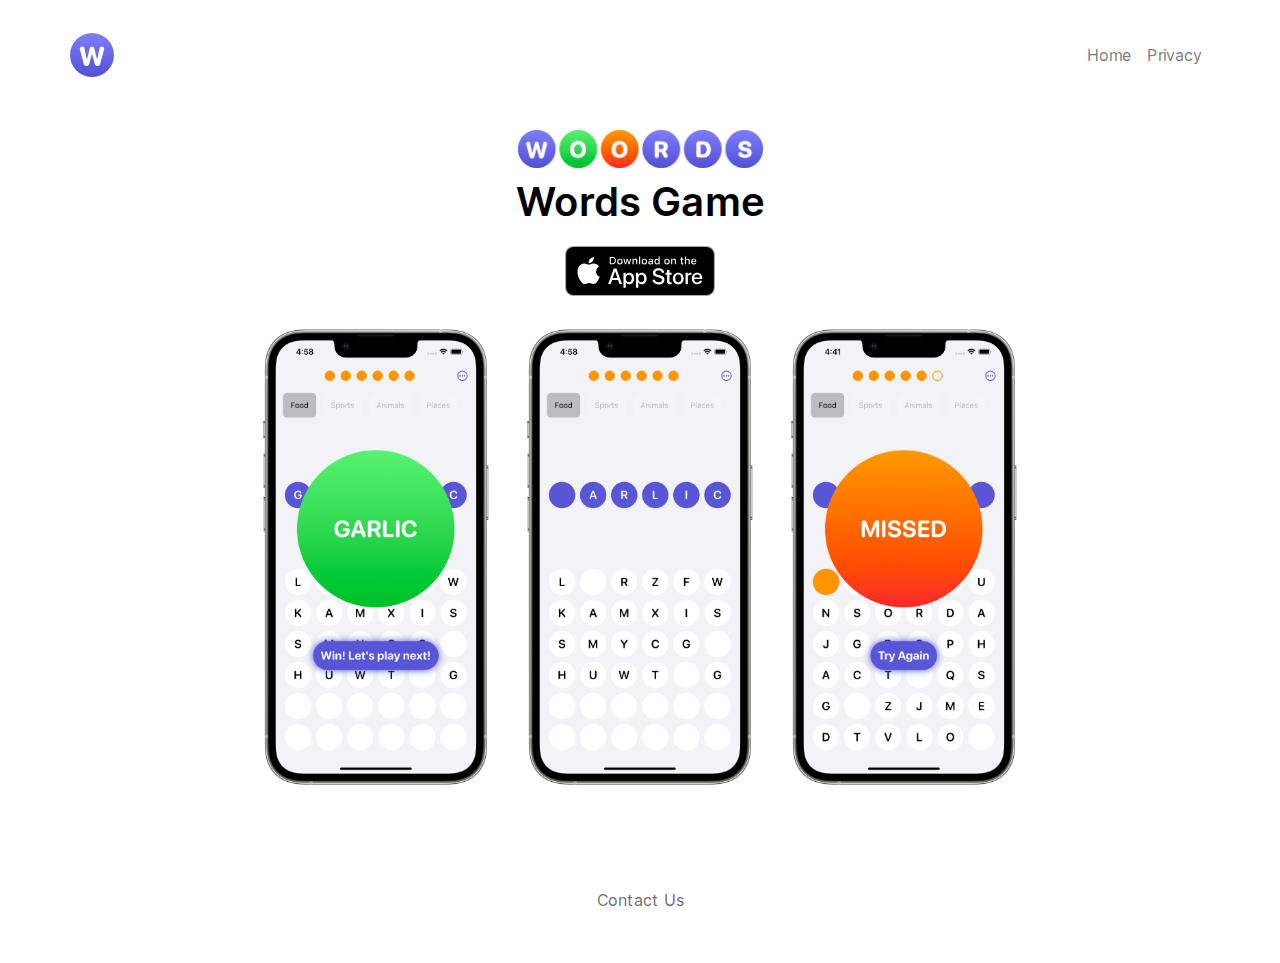
==== index.html @ 1b70c44a "•" ====
<!doctype html>
<html>
<head>
    <meta charset="utf-8">
    <meta name="keywords" content="">
    <meta name="description" content="A word game in which you have to make up words in different categories by opening new rows to get letters. But not everything is so simple. When opening a row..">
    <meta name="viewport" content="width=device-width, initial-scale=1.0, viewport-fit=cover">
	<meta name="robots" content="index, follow">
    <link rel="shortcut icon" type="image/png" href="favicon.png">
    
	<link rel="stylesheet" type="text/css" href="./css/bootstrap.min.css">
	<link rel="stylesheet" type="text/css" href="style.css">
	
    <title>WOORDS - Words Game</title>


    
<!-- Analytics -->
 
<!-- Analytics END -->
    
</head>
<body>
<!-- Main container -->
<div class="page-container">
    
<!-- bloc-0 -->
<div class="bloc l-bloc " id="bloc-0">
	<div class="container bloc-sm">
		<div class="row">
			<div class="col">
				<nav class="navbar navbar-light row navbar-expand-md" role="navigation">
					<div class="container-fluid ">
						<a class="navbar-brand" href="index.html"><img src="img/logo-globalnav.png" alt="logo" /></a>
						<button id="nav-toggle" type="button" class="ui-navbar-toggler navbar-toggler border-0 p-0 ms-auto menu-icon-two-bars" aria-expanded="false" aria-label="Toggle navigation" data-bs-toggle="collapse" data-bs-target=".navbar-49444">
							<span class="navbar-toggler-icon"></span>
						</button>
						<div class="collapse navbar-collapse navbar-49444">
							<ul class="site-navigation nav navbar-nav ms-auto">
								<li class="nav-item">
									<a href="index.html" class="nav-link a-btn">Home</a>
								</li>
								<li class="nav-item">
									<a href="privacy.html" class="a-btn nav-link">Privacy</a>
								</li>
							</ul>
						</div>
					</div>
				</nav>
			</div>
		</div>
	</div>
</div>
<!-- bloc-0 END -->

<!-- bloc-0 -->
<div class="bloc bloc-hero l-bloc" id="bloc-0">
	<div class="container bloc-sm-lg bloc-sm-md bloc-sm-sm bloc-sm">
		<div class="row">
			<div class="col">
				<img src="img/lazyload-ph.png" data-src="img/TextLogo.png" class="img-fluid mx-auto d-block img-textlo-style lazyload" alt="TextLogo" />
				<h1 class="mg-md text-lg-center h1-style-semibold text-md-center text-sm-center text-center">
					Words Game
				</h1><a href="https://apps.apple.com/app/id1632805268"><img src="img/lazyload-ph.png" data-src="img/Download_on_the_App_Store_Badge_US-UK_RGB_blk_092917.svg" class="img-fluid mx-auto d-block img-style lazyload" alt="Download_on_the_App_Store_Badge_US UK_RGB_blk_092917" /></a>
			</div>
		</div>
		<div class="row voffset voffset-xs voffset-sm">
			<div class="text-center text-md-start offset-lg-0 col-lg-4 col-md-4 col-sm-12">
				<img src="img/lazyload-ph.png" data-src="img/iPhone-1.png" class="img-fluid mx-auto d-block mg-md lazyload" alt="Group" />
			</div>
			<div class="text-center text-md-start offset-lg-0 col-lg-4 col-md-4 col-sm-12">
				<img src="img/lazyload-ph.png" data-src="img/iPhone-3.png" class="img-fluid mx-auto d-block mg-md lazyload" alt="Group" />
			</div>
			<div class="text-center text-md-start offset-lg-0 col-lg-4 col-md-4 offset-sm-0 col-sm-12">
				<img src="img/lazyload-ph.png" data-src="img/iPhone-2.png" class="img-fluid mx-auto d-block lazyload" alt="Group%202" />
			</div>
		</div>
	</div>
</div>
<!-- bloc-0 END -->

<!-- ScrollToTop Button -->
<a class="bloc-button btn btn-d scrollToTop" onclick="scrollToTarget('1',this)"><svg xmlns="http://www.w3.org/2000/svg" width="22" height="22" viewBox="0 0 32 32"><path class="scroll-to-top-btn-icon" d="M30,22.656l-14-13-14,13"/></svg></a>
<!-- ScrollToTop Button END-->


<!-- footer -->
<div class="bloc l-bloc" id="footer">
	<div class="container bloc-md-lg bloc-sm">
		<div class="row">
			<div class="col text-lg-start">
				<a href="mailto:analyst06pigpens@icloud.com" class="a-btn a-block link-style text-lg-center text-center">Contact Us</a>
				<div><div id="flexy-foot" class="flexy-foot-control" data-footer="footer"></div>
				</div>
			</div>
		</div>
	</div>
</div>
<!-- footer END -->

</div>
<!-- Main container END -->
    


<!-- Additional JS -->
<script src="./js/bootstrap.bundle.min.js"></script>
<script src="./js/blocs.min.js"></script>
<script src="./js/lazysizes.min.js" defer></script>
<script src="./js/flexyfoot.js"></script><!-- Additional JS END -->


</body>
</html>
---- style.css ----
/*-----------------------------------------------------------------------------------
	WordGameSite
	Version: 1.0
	Built with Blocs
-----------------------------------------------------------------------------------*/
body{
	margin:0;
	padding:0;
    background:#FFFFFF;
    overflow-x:hidden;
    -webkit-font-smoothing: antialiased;
    -moz-osx-font-smoothing: grayscale;
}
.page-container{overflow: hidden;} /* Prevents unwanted scroll space when scroll FX used. */
a,button{transition: background .3s ease-in-out;outline: none!important;} /* Prevent blue selection glow on Chrome and Safari */
a:hover{text-decoration: none; cursor:pointer;}

/* = Web Fonts
-------------------------------------------------------------- */

@font-face {
	font-family:'Inter-Regular';
	src: url('./fonts/Inter-Regular/Inter-Regular.woff2');
	src: url('./fonts/Inter-Regular/Inter-Regular.woff2') format('woff2');
	font-weight: normal;
	font-style: normal;
}

@font-face {
	font-family:'Inter-SemiBold';
	src: url('./fonts/Inter-SemiBold/Inter-SemiBold.woff2');
	src: url('./fonts/Inter-SemiBold/Inter-SemiBold.woff2') format('woff2');
	font-weight: normal;
	font-style: normal;
}

/* = Blocs
-------------------------------------------------------------- */

.bloc{
	width:100%;
	clear:both;
	background: 50% 50% no-repeat;
	padding:0 20px;
	-webkit-background-size: cover;
	-moz-background-size: cover;
	-o-background-size: cover;
	background-size: cover;
	position:relative;
	display:flex;
}
.bloc .container{
	padding-left:0;
	padding-right:0;
	position:relative;
}


/* Sizes */

.bloc-lg{
	padding:100px 20px;
}
.bloc-sm{
	padding:20px;
}


/* Light theme */

.d-bloc .card,.l-bloc{
	color:rgba(0,0,0,.5);
}
.d-bloc .card button:hover,.l-bloc button:hover{
	color:rgba(0,0,0,.7);
}
.l-bloc .icon-round,.l-bloc .icon-square,.l-bloc .icon-rounded,.l-bloc .icon-semi-rounded-a,.l-bloc .icon-semi-rounded-b{
	border-color:rgba(0,0,0,.7);
}
.d-bloc .card .divider-h span,.l-bloc .divider-h span{
	border-color:rgba(0,0,0,.1);
}
.d-bloc .card .a-btn,.l-bloc .a-btn,.l-bloc .navbar a,.l-bloc a .icon-sm, .l-bloc a .icon-md, .l-bloc a .icon-lg, .l-bloc a .icon-xl, .l-bloc h1 a, .l-bloc h2 a, .l-bloc h3 a, .l-bloc h4 a, .l-bloc h5 a, .l-bloc h6 a, .l-bloc p a{
	color:rgba(0,0,0,.6);
}
.d-bloc .card .a-btn:hover,.l-bloc .a-btn:hover,.l-bloc .navbar a:hover, .l-bloc a:hover .icon-sm, .l-bloc a:hover .icon-md, .l-bloc a:hover .icon-lg, .l-bloc a:hover .icon-xl, .l-bloc h1 a:hover, .l-bloc h2 a:hover, .l-bloc h3 a:hover, .l-bloc h4 a:hover, .l-bloc h5 a:hover, .l-bloc h6 a:hover, .l-bloc p a:hover{
	color:rgba(0,0,0,1);
}
.l-bloc .navbar-toggle .icon-bar{
	color:rgba(0,0,0,.6);
}
.d-bloc .card .btn-wire,.d-bloc .card .btn-wire:hover,.l-bloc .btn-wire,.l-bloc .btn-wire:hover{
	color:rgba(0,0,0,.7);
	border-color:rgba(0,0,0,.3);
}

/* Row Margin Offsets */

.voffset{
	margin-top:30px;
}


/* = NavBar
-------------------------------------------------------------- */

/* Two Bars Menu Icon */
.navbar-light .menu-icon-two-bars .navbar-toggler-icon{
	background-image: url("data:image/svg+xml;charset=utf8,%3Csvg viewBox='0 0 30 30' xmlns='http://www.w3.org/2000/svg'%3E%3Cpath stroke='rgba(0, 0, 0, 0.5)' stroke-width='2' stroke-miterlimit='10' d='M4,10H26M4,20H26'/%3E%3C/svg%3E");
}
.navbar-dark .menu-icon-two-bars .navbar-toggler-icon{
	background-image: url("data:image/svg+xml;charset=utf8,%3Csvg viewBox='0 0 30 30' xmlns='http://www.w3.org/2000/svg'%3E%3Cpath stroke='rgba(255, 255, 255, 0.5)' stroke-width='2' stroke-miterlimit='10' d='M4,10H26M4,20H26'/%3E%3C/svg%3E");
}
/* Handle Multi Level Navigation */
.dropdown-menu .dropdown-menu{
	border:none}
@media (min-width:576px){
	
.navbar-expand-sm .dropdown-menu .dropdown-menu{
	border:1px solid rgba(0,0,0,.15);
	position:absolute;
	left:100%;
	top:-7px}.navbar-expand-sm .dropdown-menu .submenu-left{
	right:100%;
	left:auto}}@media (min-width:768px){
	.navbar-expand-md .dropdown-menu .dropdown-menu{
	border:1px solid rgba(0,0,0,.15);
	border:1px solid rgba(0,0,0,.15);
	position:absolute;
	left:100%;
	top:-7px}.navbar-expand-md .dropdown-menu .submenu-left{
	right:100%;
	left:auto}}@media (min-width:992px){
	.navbar-expand-lg .dropdown-menu .dropdown-menu{
	border:1px solid rgba(0,0,0,.15);
	position:absolute;
	left:100%;
	top:-7px}.navbar-expand-lg .dropdown-menu .submenu-left{
	right:100%;
	left:auto}
}
/* = Bric adjustment margins
-------------------------------------------------------------- */

.mg-md{
	margin-top:10px;
	margin-bottom:20px;
}
img.mg-sm,img.mg-md,img.mg-lg{
	margin-top: 0;
}
img.mg-sm{
	margin-bottom:10px;
}
img.mg-md{
	margin-bottom:30px;
}
img.mg-lg{
	margin-bottom:50px;
}

/* = Buttons
-------------------------------------------------------------- */

.btn-d,.btn-d:hover,.btn-d:focus{
	color:#FFF;
	background:rgba(0,0,0,.3);
}

/* Prevent ugly blue glow on chrome and safari */
button{
	outline: none!important;
}

.a-block{
	width:100%;
	text-align:left;
	display: inline-block;
}
.text-center .a-block{
	text-align:center;
}





/* = Masonary
-------------------------------------------------------------- */
.card-columns .card {
	margin-bottom: 0.75rem;
}
@media (min-width: 576px) {
	.card-columns {
	-webkit-column-count: 3;
	-moz-column-count: 3;
	column-count: 3;
	-webkit-column-gap: 1.25rem;
	-moz-column-gap: 1.25rem;
	column-gap: 1.25rem;
	orphans: 1;
	widows: 1;
}
.card-columns .card {
	display: inline-block;
	width: 100%;
}
}




/* ScrollToTop button */

.scrollToTop{
	width:36px;
	height:36px;
	padding:5px;
	position:fixed;
	bottom:20px;
	right:20px;
	opacity:0;
	z-index:999;
	transition: all .3s ease-in-out;
	pointer-events:none;
}
.showScrollTop{
	opacity: 1;
	pointer-events:all;
}
.scroll-to-top-btn-icon{
	fill: none;
	stroke: #fff;
	stroke-width: 2px;
	fill-rule: evenodd;
	stroke-linecap:round;
}

/* = Custom Styling
-------------------------------------------------------------- */

h1,h2,h3,h4,h5,h6,p,label,.btn,a{
	font-family:"Inter-Regular";
}
.container{
	max-width:1140px;
}
.h1-style-semibold{
	color:#000000!important;
	font-family:"Inter-SemiBold";
	text-transform:none;
}
.bloc-hero{
	padding-right:20%;
	padding-left:20%;
}
.h1-style{
	font-family:"Inter-SemiBold";
}
.link-style{
	font-family:"Inter-Regular";
	text-decoration:none;
}
.img-style{
	width:150px;
}
.img-textlo-style{
	width:245px;
}

/* = Colour
-------------------------------------------------------------- */


/* Text colour styles */

.tc-black{
	color:#000000!important;
}


/* = Custom Bric Data
-------------------------------------------------------------- */



/* = Bloc Padding Multi Breakpoint
-------------------------------------------------------------- */

@media (min-width: 576px) {
    .bloc-xxl-sm{padding:200px 20px;}
    .bloc-xl-sm{padding:150px 20px;}
    .bloc-lg-sm{padding:100px 20px;}
    .bloc-md-sm{padding:50px 20px;}
    .bloc-sm-sm{padding:20px;}
    .bloc-no-padding-sm{padding:0 20px;}
}
@media (min-width: 768px) {
    .bloc-xxl-md{padding:200px 20px;}
    .bloc-xl-md{padding:150px 20px;}
    .bloc-lg-md{padding:100px 20px;}
    .bloc-md-md{padding:50px 20px;}
    .bloc-sm-md{padding:20px 20px;}
    .bloc-no-padding-md{padding:0 20px;}
}
@media (min-width: 992px) {
    .bloc-xxl-lg{padding:200px 20px;}
    .bloc-xl-lg{padding:150px 20px;}
    .bloc-lg-lg{padding:100px 20px;}
    .bloc-md-lg{padding:50px 20px;}
    .bloc-sm-lg{padding:20px;}
    .bloc-no-padding-lg{padding:0 20px;}
}


/* = Mobile adjustments 
-------------------------------------------------------------- */
@media (max-width: 1024px)
{
    .bloc.full-width-bloc, .bloc-tile-2.full-width-bloc .container, .bloc-tile-3.full-width-bloc .container, .bloc-tile-4.full-width-bloc .container{
        padding-left: 0; 
        padding-right: 0;  
    }
}
@media (max-width: 991px)
{
    .container{width:100%;}
    .bloc{padding-left: constant(safe-area-inset-left);padding-right: constant(safe-area-inset-right);} /* iPhone X Notch Support*/
    .bloc-group, .bloc-group .bloc{display:block;width:100%;}
}
@media (max-width: 767px)
{
    .bloc-tile-2 .container, .bloc-tile-3 .container, .bloc-tile-4 .container{
        padding-left:0;padding-right:0;
    }
    .btn-dwn{
       display:none; 
    }
    .voffset{
        margin-top:5px;
    }
    .voffset-md{
        margin-top:20px;
    }
    .voffset-lg{
        margin-top:30px;
    }
    form{
        padding:5px;
    }
    .close-lightbox{
        display:inline-block;
    }
    .blocsapp-device-iphone5{
	   background-size: 216px 425px;
	   padding-top:60px;
	   width:216px;
	   height:425px;
    }
    .blocsapp-device-iphone5 img{
	   width: 180px;
	   height: 320px;
    }
}
@media (max-width: 767px){
	
	/* Small Row Margin Offsets */
	.voffset-sm{
		margin-top:30px;
	}
	
}

@media (max-width: 575px){
	
	/* Mobile Row Margin Offsets */
	.voffset-xs{
		margin-top:30px;
	}
	
}
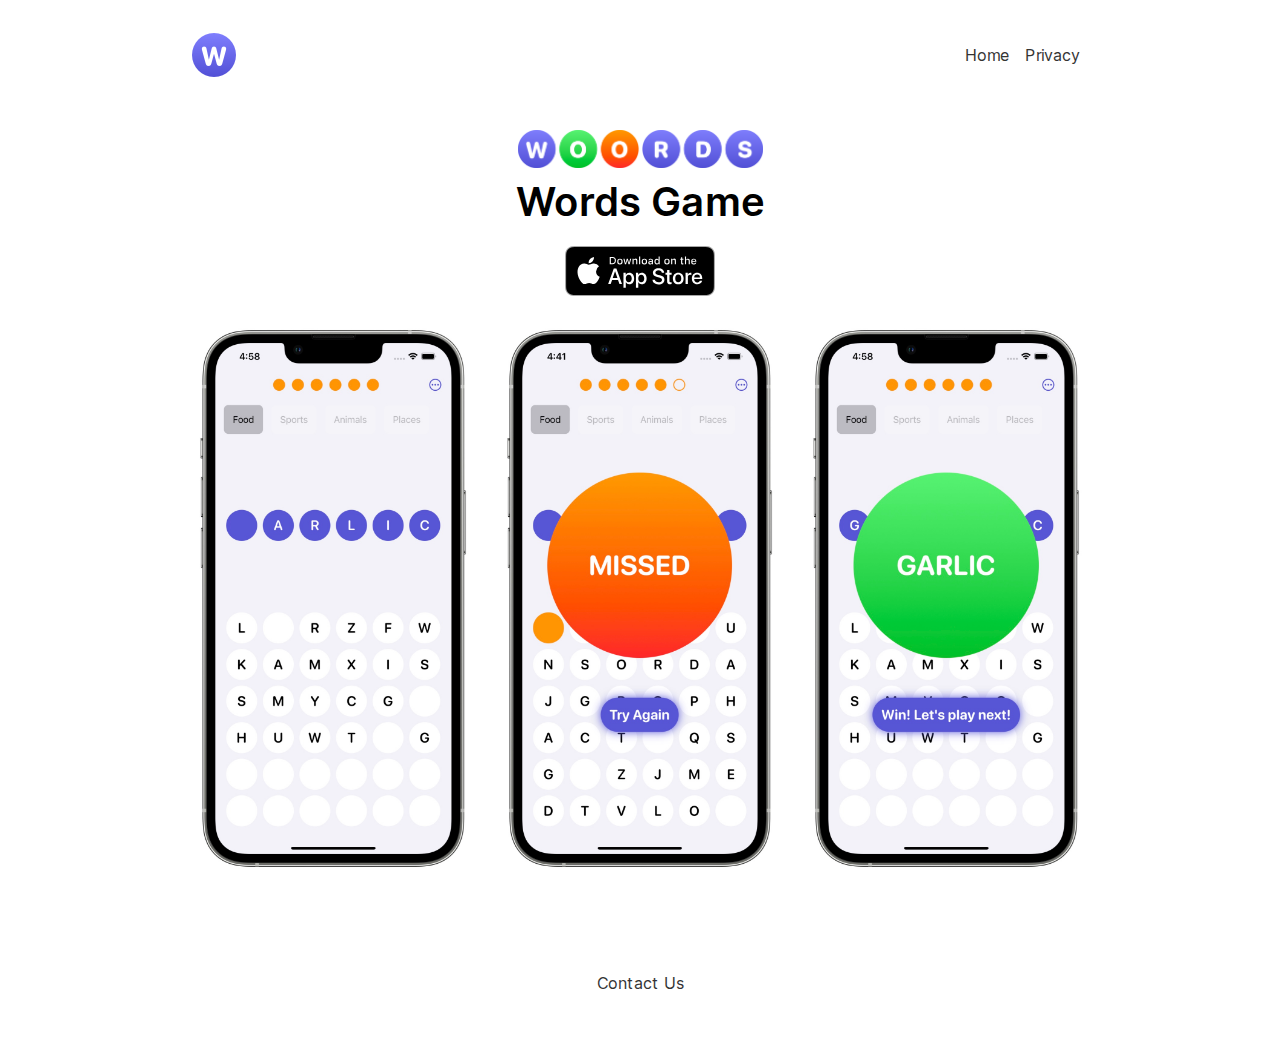
==== commit ed9bf45c: "•" ====
--- a/index.html
+++ b/index.html
@@ -25,7 +25,7 @@
 <div class="page-container">
     
 <!-- bloc-0 -->
-<div class="bloc l-bloc " id="bloc-0">
+<div class="bloc l-bloc bloc-header" id="bloc-0">
 	<div class="container bloc-sm">
 		<div class="row">
 			<div class="col">
@@ -38,10 +38,10 @@
 						<div class="collapse navbar-collapse navbar-49444">
 							<ul class="site-navigation nav navbar-nav ms-auto">
 								<li class="nav-item">
-									<a href="index.html" class="nav-link a-btn">Home</a>
+									<a href="index.html" class="nav-link a-btn ltc-olive-drab-7">Home</a>
 								</li>
 								<li class="nav-item">
-									<a href="privacy.html" class="a-btn nav-link">Privacy</a>
+									<a href="privacy.html" class="a-btn nav-link ltc-olive-drab-7">Privacy</a>
 								</li>
 							</ul>
 						</div>
@@ -54,7 +54,7 @@
 <!-- bloc-0 END -->
 
 <!-- bloc-0 -->
-<div class="bloc bloc-hero l-bloc" id="bloc-0">
+<div class="bloc l-bloc bloc-hero" id="bloc-0">
 	<div class="container bloc-sm-lg bloc-sm-md bloc-sm-sm bloc-sm">
 		<div class="row">
 			<div class="col">
@@ -66,13 +66,13 @@
 		</div>
 		<div class="row voffset voffset-xs voffset-sm">
 			<div class="text-center text-md-start offset-lg-0 col-lg-4 col-md-4 col-sm-12">
-				<img src="img/lazyload-ph.png" data-src="img/iPhone-1.png" class="img-fluid mx-auto d-block mg-md lazyload" alt="Group" />
+				<img src="img/lazyload-ph.png" data-src="img/iPhone-3.jpg" class="img-fluid mx-auto d-block mg-md lazyload" alt="iPhone 3" />
 			</div>
 			<div class="text-center text-md-start offset-lg-0 col-lg-4 col-md-4 col-sm-12">
-				<img src="img/lazyload-ph.png" data-src="img/iPhone-3.png" class="img-fluid mx-auto d-block mg-md lazyload" alt="Group" />
+				<img src="img/lazyload-ph.png" data-src="img/iPhone-2.jpg" class="img-fluid mx-auto d-block mg-md lazyload" alt="Group" />
 			</div>
 			<div class="text-center text-md-start offset-lg-0 col-lg-4 col-md-4 offset-sm-0 col-sm-12">
-				<img src="img/lazyload-ph.png" data-src="img/iPhone-2.png" class="img-fluid mx-auto d-block lazyload" alt="Group%202" />
+				<img src="img/lazyload-ph.png" data-src="img/iPhone-1.jpg" class="img-fluid mx-auto d-block lazyload" alt="Group%202" />
 			</div>
 		</div>
 	</div>
@@ -89,7 +89,7 @@
 	<div class="container bloc-md-lg bloc-sm">
 		<div class="row">
 			<div class="col text-lg-start">
-				<a href="mailto:analyst06pigpens@icloud.com" class="a-btn a-block link-style text-lg-center text-center">Contact Us</a>
+				<a href="mailto:analyst06pigpens@icloud.com" class="a-btn a-block text-lg-center text-center link-footer">Contact Us</a>
 				<div><div id="flexy-foot" class="flexy-foot-control" data-footer="footer"></div>
 				</div>
 			</div>
--- a/style.css
+++ b/style.css
@@ -58,9 +58,6 @@
 
 /* Sizes */
 
-.bloc-lg{
-	padding:100px 20px;
-}
 .bloc-sm{
 	padding:20px;
 }
@@ -243,7 +240,7 @@
 	font-family:"Inter-Regular";
 }
 .container{
-	max-width:1140px;
+	max-width:1440px;
 }
 .h1-style-semibold{
 	color:#000000!important;
@@ -251,8 +248,8 @@
 	text-transform:none;
 }
 .bloc-hero{
-	padding-right:20%;
-	padding-left:20%;
+	padding-right:15%;
+	padding-left:15%;
 }
 .h1-style{
 	font-family:"Inter-SemiBold";
@@ -260,6 +257,8 @@
 .link-style{
 	font-family:"Inter-Regular";
 	text-decoration:none;
+	color:#0068DA!important;
+	text-transform:none;
 }
 .img-style{
 	width:150px;
@@ -267,6 +266,21 @@
 .img-textlo-style{
 	width:245px;
 }
+.h6-style{
+	color:#333333!important;
+}
+.bloc-header{
+	padding-left:15%;
+	padding-right:15%;
+}
+.bloc-privacy{
+	padding-left:15%;
+	padding-right:15%;
+}
+.link-footer{
+	text-decoration:none;
+	color:#333333!important;
+}
 
 /* = Colour
 -------------------------------------------------------------- */
@@ -276,6 +290,15 @@
 
 .tc-black{
 	color:#000000!important;
+}
+
+/* Link colour styles */
+
+.ltc-olive-drab-7{
+	color:#333333!important;
+}
+.ltc-olive-drab-7:hover{
+	color:#292929!important;
 }
 
 
@@ -363,6 +386,24 @@
     }
 }
 @media (max-width: 767px){
+	.bloc-header{
+		padding-right:16px;
+		padding-left:16px;
+	}
+	.h2-style{
+		text-align:left;
+	}
+	.p-style{
+		text-align:left;
+	}
+	.link-style{
+		text-decoration:none;
+		color:#0068DA!important;
+	}
+	.bloc-privacy{
+		padding-right:16px;
+		padding-left:16px;
+	}
 	
 	/* Small Row Margin Offsets */
 	.voffset-sm{
